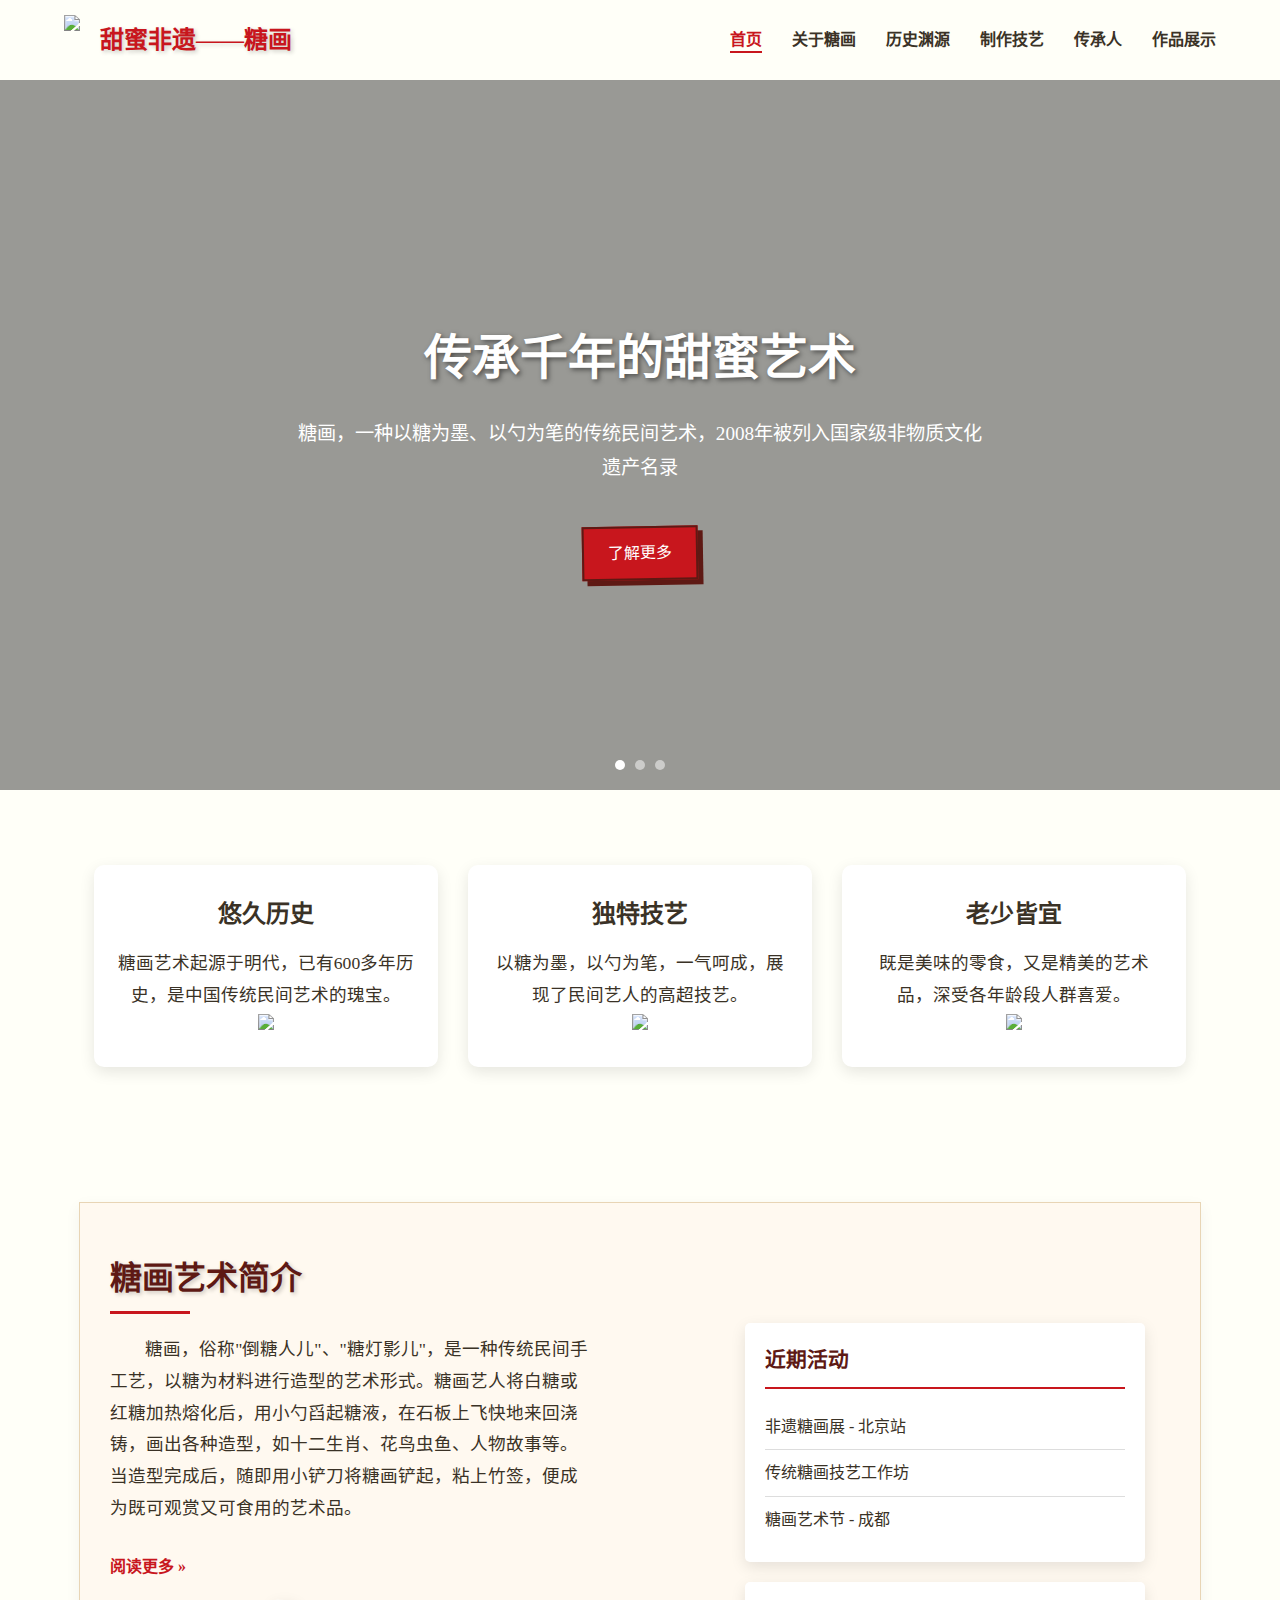
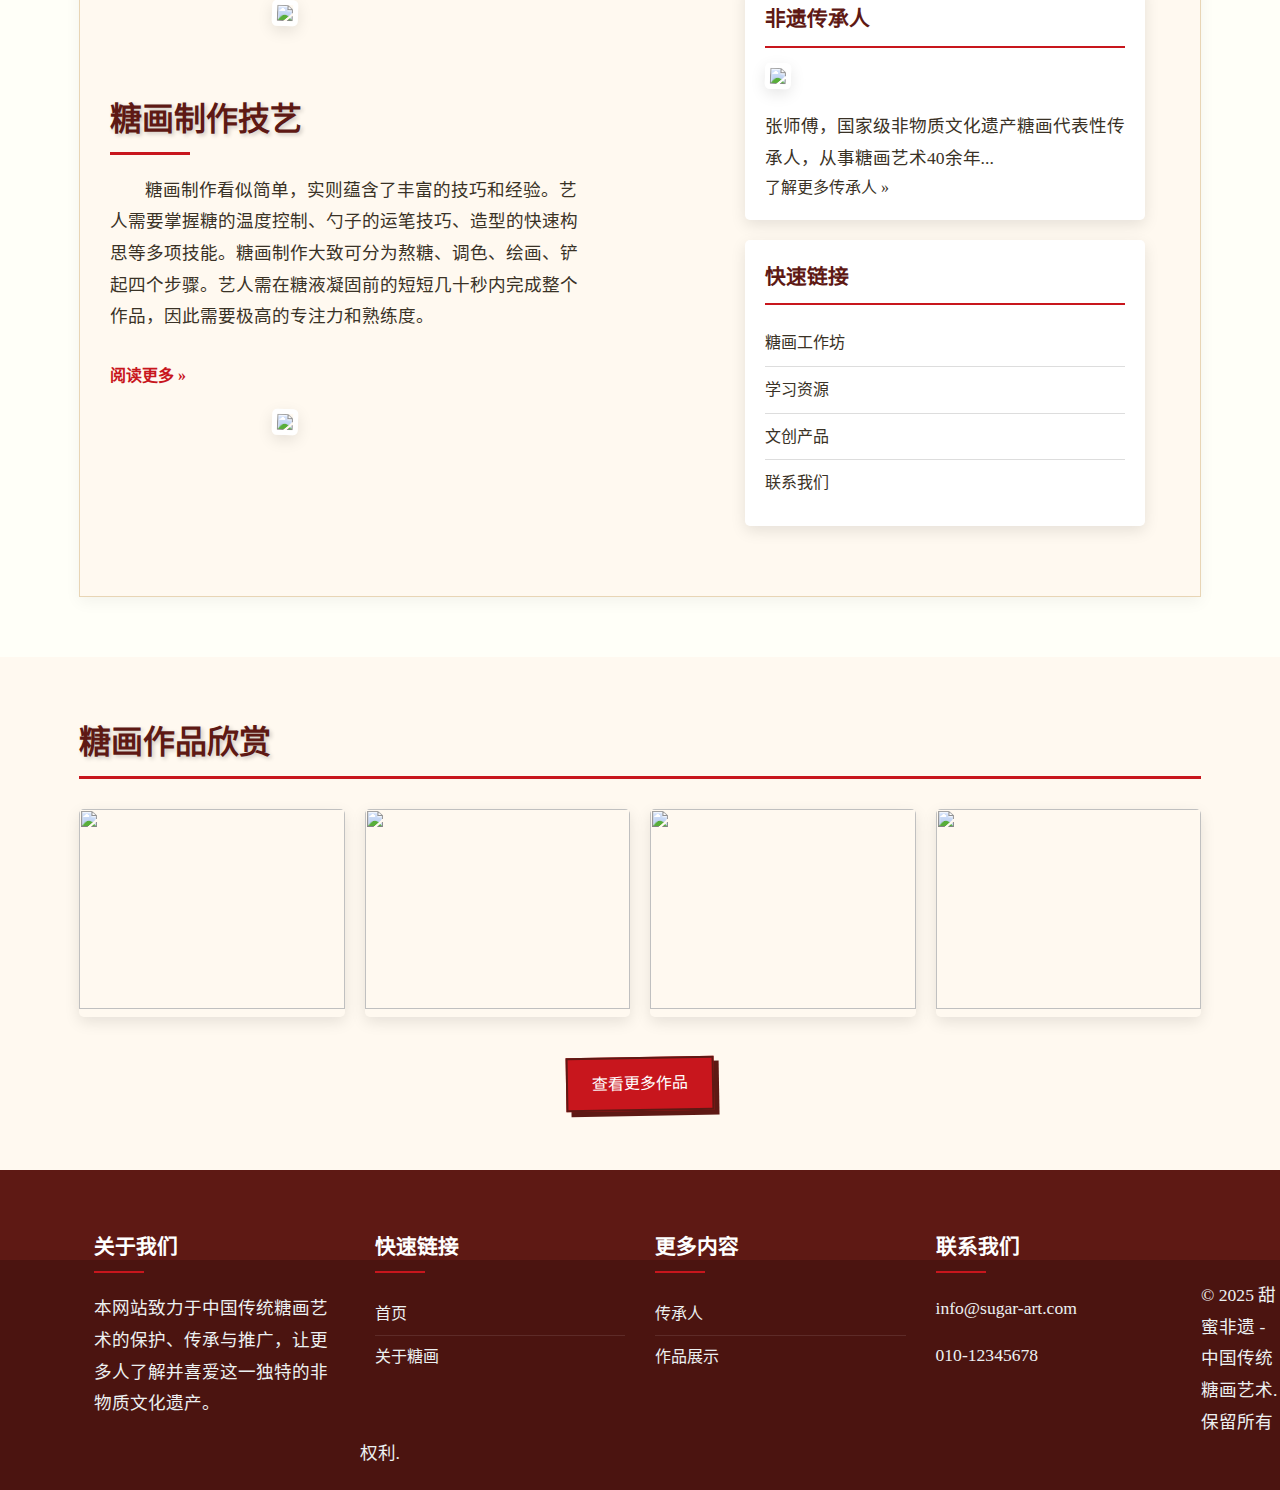
==== index.html @ 7ae95d46 "Add files via upload" ====
<!DOCTYPE html>
<html lang="zh-CN">
<head>
    <meta charset="UTF-8">
    <meta name="viewport" content="width=device-width, initial-scale=1.0">
    <title>甜蜜非遗 - 中国传统糖画艺术</title>
    <link rel="stylesheet" href="styles main.css">
    <link rel="stylesheet" href="styles responsive.css">
</head>
<body>
    <header>
        <div class="container">
            <div class="logo">
                <img src="images/logo.jpg" >
                <h1>甜蜜非遗——糖画</h1>
            </div>
            <nav>
                <ul>
                    <li class="active"><a href="index.html">首页</a></li>
                    <li><a href="about.html">关于糖画</a></li>
                    <li><a href="history.html">历史渊源</a></li>
                    <li><a href="techniques.html">制作技艺</a></li>
                    <li><a href="artists.html">传承人</a></li>
                    <li><a href="gallery.html">作品展示</a></li>
                </ul>
            </nav>
            <div class="mobile-menu-btn">
                <i class="fas fa-bars"></i>
            </div>
        </div>
    </header>
	    <div class="mobile-menu">
	        <ul>
	            <li class="active"><a href="index.html">首页</a></li>
	            <li><a href="about.html">关于糖画</a></li>
	            <li><a href="history.html">历史渊源</a></li>
	            <li><a href="techniques.html">制作技艺</a></li>
	            <li><a href="artists.html">传承人</a></li>
	            <li><a href="gallery.html">作品展示</a></li>
	        </ul>
	    </div>
	
	    <section class="hero">
        <div class="slider">
         <div class="slider-container">
                
				<div class="slider-item" style="background-image: url('images/hero1.JPG');"></div>
                <div class="slider-item" style="background-image: url('images/hero2.JPG');"></div>
                <div class="slider-item" style="background-image: url('images/hero3.JPG');"></div>         
        </div>
                      <div class="slider-nav">
                          <button class="active"></button>
                          <button></button>
                          <button></button>
                      </div>
                  </div>
	        <div class="hero-content">
	            <h2>传承千年的甜蜜艺术</h2>
	            <p>糖画，一种以糖为墨、以勺为笔的传统民间艺术，2008年被列入国家级非物质文化遗产名录</p>
	            <a href="about.html" class="btn">了解更多</a>
	        </div>
	    </section>
	
	    <section class="features">
	        <div class="container">
	            <div class="feature-box">
	                <i class="fas fa-history"></i>
	                <h3>悠久历史</h3>
	                <p>糖画艺术起源于明代，已有600多年历史，是中国传统民间艺术的瑰宝。</p>
					 <div class="decoration-element">
					                <img src="images/history.jpg">
					            </div>
	            </div>
	            <div class="feature-box">
	                <i class="fas fa-paint-brush"></i>
	                <h3>独特技艺</h3>
	                <p>以糖为墨，以勺为笔，一气呵成，展现了民间艺人的高超技艺。</p>
					 <div class="decoration-element">
					                <img src="images/technique.jpg">
					            </div>
	            </div>
	            <div class="feature-box">
	                <i class="fas fa-child"></i>
	                <h3>老少皆宜</h3>
	                <p>既是美味的零食，又是精美的艺术品，深受各年龄段人群喜爱。</p>
					<div class="decoration-element">
					                <img src="images/food.jpg">
					            </div>
	            </div>
	        </div>
	    </section>
    <section class="main-content">
        <div class="container">
			<div class="art-content">
            <div class="two-columns">
                <!-- 左侧内容 -->
                <div class="column content-left">
                    <!-- 糖画艺术简介文章 -->
                    <article>
                        <h2>糖画艺术简介</h2>
                        <div class="content-with-image">
                            <div class="text-content">
                                <p class="opening-paragraph">
                                    糖画，俗称"倒糖人儿"、"糖灯影儿"，是一种传统民间手工艺，以糖为材料进行造型的艺术形式。糖画艺人将白糖或红糖加热熔化后，用小勺舀起糖液，在石板上飞快地来回浇铸，画出各种造型，如十二生肖、花鸟虫鱼、人物故事等。当造型完成后，随即用小铲刀将糖画铲起，粘上竹签，便成为既可观赏又可食用的艺术品。
                                </p>
                                <a href="about.html" class="read-more">阅读更多 &raquo;</a>
                            </div>
                            <div class="image-content">
                                <img src="images/sugar-painting-1.jpg" class="floating-image">
                            </div>
                        </div>
                    </article>
                    <!-- 糖画制作技艺文章 -->
                    <article>
                        <h2>糖画制作技艺</h2>
                        <div class="content-with-image">
                            <div class="text-content">
                                <p class="opening-paragraph">
                                    糖画制作看似简单，实则蕴含了丰富的技巧和经验。艺人需要掌握糖的温度控制、勺子的运笔技巧、造型的快速构思等多项技能。糖画制作大致可分为熬糖、调色、绘画、铲起四个步骤。艺人需在糖液凝固前的短短几十秒内完成整个作品，因此需要极高的专注力和熟练度。
                                </p>
                                <a href="techniques.html" class="read-more">阅读更多 &raquo;</a>
                            </div>
                            <div class="image-content">
                                <img src="images/technique-1.jpg" class="floating-image">
                            </div>
                        </div>
                    </article>
                </div>
                <!-- 右侧侧边栏 -->
                <div class="column sidebar">
                    <!-- 近期活动侧边栏小部件 -->
                    <div class="sidebar-widget">
                        <h3>近期活动</h3>
                        <ul>
                            <li><a href="events.html">非遗糖画展 - 北京站</a></li>
                            <li><a href="events.html">传统糖画技艺工作坊</a></li>
                            <li><a href="events.html">糖画艺术节 - 成都</a></li>
                        </ul>
                    </div>
                    <!-- 非遗传承人侧边栏小部件 -->
                    <div class="sidebar-widget">
                        <h3>非遗传承人</h3>
                        <img src="images/artist-1.jpg" class="floating-image" width="200px">
                        <p>张师傅，国家级非物质文化遗产糖画代表性传承人，从事糖画艺术40余年...</p>
                        <a href="artists.html">了解更多传承人 &raquo;</a>
                    </div>
                    <!-- 快速链接侧边栏小部件 -->
                    <div class="sidebar-widget">
                        <h3>快速链接</h3>
                        <ul>
                            <li><a href="workshops.html">糖画工作坊</a></li>
                            <li><a href="learning.html">学习资源</a></li>
                            <li><a href="shop.html">文创产品</a></li>
                            <li><a href="contact.html">联系我们</a></li>
                        </ul>
                    </div>
                </div>
            </div>
        </div>
    </section>

    <!-- 画廊预览区域 -->
    <section class="gallery-preview">
        <div class="container">
            <h2>糖画作品欣赏</h2>
            <div class="gallery-grid">
                <div class="gallery-item">
                    <img src="images/gallery-1.jpg">
                    <p>十二生肖 - 龙</p>
                </div>
                <div class="gallery-item">
                    <img src="images/gallery-2.jpg">
                    <p>花鸟系列 - 喜鹊登梅</p>
                </div>
                <div class="gallery-item">
                    <img src="images/gallery-3.jpg">
                    <p>历史人物 - 关公</p>
                </div>
                <div class="gallery-item">
                    <img src="images/gallery-4.JPG">
                    <p>神话人物 - 孙悟空</p>
                </div>
            </div>
            <a href="gallery.html" class="btn">查看更多作品</a>
        </div>
    </section>
   <footer>
       <div class="container">
           <div class="footer-column">
               <h4>关于我们</h4>
               <p>本网站致力于中国传统糖画艺术的保护、传承与推广，让更多人了解并喜爱这一独特的非物质文化遗产。</p>
           </div>
           <div class="footer-column">
               <h4>快速链接</h4>
               <ul>
                   <li><a href="index.html">首页</a></li>
                   <li><a href="about.html">关于糖画</a></li>
               </ul>
           </div>
           <div class="footer-column">
               <h4>更多内容</h4>
               <ul>
                   <li><a href="artists.html">传承人</a></li>
                   <li><a href="gallery.html">作品展示</a></li>
               </ul>
           </div>
           <div class="footer-column">
               <h4>联系我们</h4>
               <p><i class="fas fa-envelope"></i> info@sugar-art.com</p>
               <p><i class="fas fa-phone"></i> 010-12345678</p>
           </div>
       </div>
       <div class="copyright">
           <p>&copy; 2025 甜蜜非遗 - 中国传统糖画艺术. 保留所有权利.</p>
       </div>
   </footer>
 <script>
        // 轮播图 JavaScript 代码
        const sliderContainer = document.querySelector('.slider-container');
        const sliderItems = document.querySelectorAll('.slider-item');
        const sliderNavButtons = document.querySelectorAll('.slider-nav button');
        let currentIndex = 0;

        function updateSlider() {
            sliderContainer.style.transform = `translateX(-${currentIndex * 100}%)`;
            sliderNavButtons.forEach((button, index) => {
                if (index === currentIndex) {
                    button.classList.add('active');
                } else {
                    button.classList.remove('active');
                }
            });
        }

        function nextSlide() {
            currentIndex = (currentIndex + 1) % sliderItems.length;
            updateSlider();
        }

        function prevSlide() {
            currentIndex = (currentIndex - 1 + sliderItems.length) % sliderItems.length;
            updateSlider();
        }

        // 自动轮播
        let slideInterval = setInterval(nextSlide, 6000);

        // 导航按钮点击事件
        sliderNavButtons.forEach((button, index) => {
            button.addEventListener('click', () => {
                currentIndex = index;
                updateSlider();
				slideInterval=
				setInterval(nextSlide,6000);
            });
        });
    </script>
      <script src="js main.js"></script>
</body>
</html>
---- styles main.css ----
/* 全局样式 */
:root {
	--bg-color:#fffff8;
    --primary-color: #c8161d;
    --secondary-color: #f39c12;
    --dark-color: #5e1914;
    --light-color: #ecf0f1;
    --text-color: #3a3226;
    --text-light: #777;
    --white: #fff;
    --black: #000;
    --shadow: 0 5px 15px rgba(0, 0, 0, 0.1);
    --transition: all 0.3s ease;
}

	.slider {
	            position: relative;
	            width: 100%;
	            height: 80vh;
	            overflow: hidden;
	        }
	
	.slider-container {
	            display: flex;
	            width: 100%; 
	            height: 100%;
	            transition: transform 1s ease;
	        }
	
	.slider-item {
			   flex:0 0 100%;
	            height: 100%;
	            background-size: cover;
	            background-position: center;
	        }
	
	.slider-nav {
	            position: absolute;
	            bottom: 20px;
	            left: 50%;
	            transform: translateX(-50%);
	            display: flex;
	        }
	
	.slider-nav button {
	            width: 10px;
	            height: 10px;
	            border: none;
	            border-radius: 50%;
	            background-color: rgba(255, 255, 255, 0.5);
	            margin: 0 5px;
	            cursor: pointer;
	        }
	
	.slider-nav button.active {
	            background-color: #fff;
	        }
	
	.hero-content {
	            position: absolute;
	            top: 50%;
	            left: 50%;
	            transform: translate(-50%, -50%);
	            text-align: center;
	            color: white;
	            z-index: 1; /* 确保文字在图片之上 */
	        }


* {
    margin: 0;
    padding: 0;
    box-sizing: border-box;
}

body {
	background-color: var(--bg-color);
	background-image: url('images/texture.jpg');
    font-family: 'SimSun', serif; /* 使用宋体 */
    line-height: 1.6;
    color: var(--text-color);
}
h1, h2 {
    font-family: 'ZCOOL KuaiLe', cursive; /* 书法字体 */
    text-shadow: 2px 2px 4px rgba(0,0,0,0.2);
}

h3, h4 {
    font-family: 'KaiTi', serif; /* 使用楷体 */
}

p {
    line-height: 1.8;
    text-justify: inter-character;
    font-size: 1.1rem;
}

a {
    text-decoration: none;
    color: var(--text-color);
    transition: var(--transition);
}

a:hover {
    color: var(--primary-color);
}

img {
    max-width: 100%;
    height: auto;
}

ul {
    list-style: none;
}

.container {
    width: 90%;
    max-width: 1200px;
    margin: 0 auto;
    padding: 0 15px;
}



.btn {
	display: inline-block;
    background: var(--primary-color);
    color: white;
    padding: 12px 24px;
	margin-top: 10px;
    border: 2px solid var(--dark-color);
    border-radius: 0;
    font-family: 'Ma Shan Zheng', cursive;
    position: relative;
    transform: rotate(-1deg);
    box-shadow: 5px 5px 0 var(--dark-color);
    transition: all 0.3s;
}

.btn:hover {
	background-color: #c0392b;
    color: var(--white);
    transform: rotate(1deg) translateY(-3px);
    box-shadow: 8px 8px 0 var(--dark-color);
}

.btn-small {
    padding: 8px 15px;
    font-size: 0.9rem;
}

.btn.outline {
    background-color: transparent;
    border: 2px solid var(--primary-color);
    color: var(--primary-color);
}

.btn.outline:hover {
    background-color: var(--primary-color);
    color: var(--white);
}

/* 头部样式 */
header {
    background-color: var(--bg-color);
    box-shadow: var(--primary-color);
    position: fixed;
    width: 100%;
    top: 0;
    z-index: 1000;
}

header .container {
    display: flex;
    justify-content: space-between;
    align-items: center;
    padding: 15px 0;
}

.logo {
    display: flex;
    align-items: center;
}

.logo img {
    height: 50px;
    margin-right: 20px;
}

.logo h1 {
    font-size: 1.5rem;
    color: var(--primary-color);
}

nav {
    position: relative;
}

nav ul {
    display: flex;
}

nav ul li {
    margin-left: 30px;
}
nav ul li a {
    font-weight: bold;
    position: relative;
}

nav ul li a::after {
    content: '';
    position: absolute;
    bottom: -5px;
    left: 0;
    width: 0;
    height: 2px;
    background-color: var(--primary-color);
    transition: var(--transition);
}

nav ul li a:hover::after {
    width: 100%;
}

nav ul li.active a {
    color: var(--primary-color);
}

nav ul li.active a::after {
    width: 100%;
}

.mobile-menu-btn {
    display: none;
    font-size: 1.5rem;
    cursor: pointer;
}

.mobile-menu {
    position: fixed;
    top: 70px;
    left: 0;
    width: 100%;
    background-color: var(--white);
    box-shadow: var(--shadow);
    padding: 20px;
    transform: translateY(-150%);
    transition: var(--transition);
    z-index: 999;
}

.mobile-menu.active {
    transform: translateY(0);
}

.mobile-menu ul li {
    margin-bottom: 15px;
}

.mobile-menu ul li a {
    font-weight: bold;
    display: block;
    padding: 10px;
}

.mobile-menu ul li.active a {
    color: var(--primary-color);
}

/* 英雄区域 */
.hero {
    background: linear-gradient(rgba(0, 0, 0, 0.4), rgba(0, 0, 0, 0.4)), url('images/hero-bg.JPG') no-repeat center center/cover;
    height: 80vh;
    display: flex;
    align-items: center;
    text-align: center;
    color: var(--white);
    margin-top: 70px;
}

.hero-content {
    width: 100%;
    padding: 0 20px;
}

.hero h2 {
    font-size: 3rem;
    margin-bottom: 20px;
    text-shadow: 2px 2px 5px rgba(0, 0, 0, 0.5);
}

.hero p {
    font-size: 1.2rem;
    margin-bottom: 30px;
    max-width: 700px;
    margin-left: auto;
    margin-right: auto;
}
/* 特色区域 */
.features {
    padding: 60px 0;

}

.features .container {
    display: flex;
    justify-content: space-between;
    flex-wrap: wrap;
}

.feature-box {
    flex: 1;
    min-width: 300px;
    text-align: center;
    padding: 30px 20px;
    margin: 15px;
    background-color: var(--white);
    border-radius: 10px;
    box-shadow: var(--shadow);
    transition: var(--transition);
}

.feature-box:hover {
    transform: translateY(-10px);
}

.feature-box i {
    font-size: 3rem;
    color: var(--primary-color);
    margin-bottom: 20px;
}

.feature-box h3 {
    font-size: 1.5rem;
    margin-bottom: 15px;
}

/* 主要内容区域 */
.main-content {
    padding: 60px 0;
}

.content-left {
    float: left;
    width: 70%;
    padding-right: 30px;
}

.sidebar {
    float: right;
    width: 30%;
	margin-top: 70px;
}

.content-full {
    width: 100%;
}

article {
    margin-bottom: 40px;
}

article h2 {
    font-size: 2rem;
    margin-bottom: 20px;
    color: var(--dark-color);
    position: relative;
    padding-bottom: 10px;
}

article h2::after {
    content: '';
    position: absolute;
    bottom: 0;
    left: 0;
    width: 80px;
    height: 3px;
    background-color: var(--primary-color);
}

article h3 {
    font-size: 1.5rem;
    margin: 25px 0 15px;
    color: var(--dark-color);
}

article p {
    margin-bottom: 15px;
}

article img {
    margin: 20px 0;
    border-radius: 5px;
    box-shadow: var(--shadow);
}

  .sugar-art-intro {
        color: #333;
        line-height: 1.8;
        max-width: 1200px;
        margin: 0 auto;
        padding: 20px;
    }
    
    /* 标题样式 */
    .traditional-header {
        text-align: center;
        margin-bottom: 40px;
        position: relative;
    }
    
    .chinese-title {
        color: #c12c2c;
        font-size: 2.5rem;
        margin-bottom: 15px;
        display: inline-block;
        position: relative;
    }
    
    .title-icon {
        color: #d4af37;
        margin-right: 15px;
    }
    
    .title-decoration {
        position: absolute;
        bottom: -10px;
        left: 0;
        width: 100%;
        height: 3px;
        background: linear-gradient(90deg, transparent, #c12c2c, #d4af37, #c12c2c, transparent);
    }

    
    /* 内容样式 */
    .art-content {
        background-color: #fff9f0;
        padding: 30px;
        border: 1px solid #e8d5b5;
        box-shadow: 0 5px 15px rgba(0,0,0,0.05);
    }
    
    .content-with-image {
        display: flex;
        flex-wrap: wrap;
        align-items: center;
        margin-bottom: 40px;
    }
    
    .text-content {
        flex: 1;
        min-width: 300px;
        padding-right: 30px;
    }
    
    .image-content {
        flex: 0 0 350px;
        text-align: center;
    }
    
    .floating-image {
        max-width: 100%;
        border: 5px solid white;
        box-shadow: 0 5px 15px rgba(0,0,0,0.1);
        transform: rotate(2deg);
        transition: transform 0.3s;
    }
    
    .floating-image:hover {
        transform: rotate(0) scale(1.02);
    }
    
    .image-caption {
        font-style: italic;
        color: #666;
        margin-top: 10px;
        font-size: 0.9rem;
    }
    
    .opening-paragraph {
        font-size: 1.1rem;
        text-indent: 2em;
        margin-bottom: 20px;
    }
    
    .drop-cap {
        font-size: 2.5rem;
        font-weight: bold;
        color: #c12c2c;
        float: left;
        line-height: 0.8;
        margin-right: 5px;
        margin-top: 5px;
    }
    
    /* 特色部分样式 */
    .section-header {
        margin: 40px 0 25px;
        text-align: center;
    }
    
    .section-title {
        color: #c12c2c;
        font-size: 1.8rem;
        display: inline-flex;
        align-items: center;
    }
    
    .number-circle {
        display: inline-flex;
        align-items: center;
        justify-content: center;
        width: 30px;
        height: 30px;
        background-color: #c12c2c;
        color: white;
        border-radius: 50%;
        margin-right: 15px;
        font-size: 1rem;
        font-family: Arial, sans-serif;
    }
    
    .section-divider {
        height: 2px;
        background: linear-gradient(90deg, transparent, #d4af37, #c12c2c, #d4af37, transparent);
        width: 50%;
        margin: 10px auto;
    }
 	
    /* 艺术特点列表 */
    .art-features {
        list-style: none;
        padding: 0;
        display: grid;
        grid-template-columns: repeat(auto-fit, minmax(300px, 1fr));
        gap: 20px;
    }
    
    .feature-item {
        display: flex;
        background-color: white;
        padding: 15px;
        border-left: 4px solid #d4af37;
        box-shadow: 0 3px 10px rgba(0,0,0,0.05);
    }
    
    .feature-icon {
        color: #c12c2c;
        font-size: 1.5rem;
        margin-right: 15px;
        min-width: 30px;
        text-align: center;
    }
    
    .feature-text {
        flex: 1;
    }
    
    /* 双栏分类 */
    .traditional-columns {
        display: flex;
        flex-wrap: wrap;
        gap: 30px;
        margin: 30px 0;
    }
    
    .column {
        flex: 1;
        min-width: 300px;
    }
    
    .with-border {
        border: 1px solid #e8d5b5;
        padding: 20px;
        background-color: white;
        position: relative;
    }
    
    .with-border:before {
        content: "";
        position: absolute;
        top: 0;
        left: 0;
        right: 0;
        height: 5px;
        background: linear-gradient(90deg, #c12c2c, #d4af37);
    }
    
    .column-header {
        margin-bottom: 15px;
        text-align: center;
    }
    
    .column-header h4 {
        font-size: 1.3rem;
        color: #c12c2c;
        margin: 0;
    }
    
    .column-header i {
        margin-right: 10px;
        color: #d4af37;
    }
    
    .styled-list {
        list-style: none;
        padding: 0;
    }
    
    .styled-list li {
        padding: 8px 0;
        border-bottom: 1px dashed #e8d5b5;
    }
    
    .list-marker {
        color: #c12c2c;
        margin-right: 8px;
    }
    
    /* 文化价值卡片 */
    .value-cards {
        display: grid;
        grid-template-columns: repeat(auto-fit, minmax(200px, 1fr));
        gap: 20px;
        margin: 30px 0;
    }
    
    .value-card {
        background-color: white;
        padding: 20px;
        text-align: center;
        border-top: 5px solid #d4af37;
        box-shadow: 0 3px 10px rgba(0,0,0,0.05);
        transition: transform 0.3s;
    }
    
    .value-card:hover {
        transform: translateY(-5px);
    }
    
    .card-header {
        margin-bottom: 15px;
    }
    
    .card-header i {
        font-size: 2rem;
        color: #c12c2c;
        margin-bottom: 10px;
    }
    
    .card-header h5 {
        font-size: 1.2rem;
        color: #c12c2c;
        margin: 10px 0 0;
    }
    
    /* 传统引用 */
    .traditional-quote {
        background-color: #f8f1e5;
        padding: 40px;
        margin: 50px 0;
        position: relative;
        text-align: center;
        font-style: italic;
        font-size: 1.2rem;
        color: #555;
    }
    
    .quote-mark {
        position: absolute;
        font-size: 4rem;
        color: rgba(193, 44, 44, 0.2);
        font-family: serif;
    }
    
    .quote-mark.left {
        top: 10px;
        left: 20px;
    }
    
    .quote-mark.right {
        bottom: 10px;
        right: 20px;
    }
    
    .quote-content {
        position: relative;
        z-index: 1;
        max-width: 800px;
        margin: 0 auto;
    }
    
    .quote-author {
        margin-top: 20px;
        font-style: normal;
        display: flex;
        align-items: center;
        justify-content: center;
    }
    
    .seal {
        width: 30px;
        height: 30px;
        background-color: #c12c2c;
        color: white;
        border-radius: 50%;
        display: inline-flex;
        align-items: center;
        justify-content: center;
        margin-right: 10px;
        font-size: 0.8rem;
        font-family: "STXingkai", cursive;
    }
    
    /* 保护措施部分 */
    .protection-content {
        background-color: white;
        padding: 30px;
        border: 1px solid #e8d5b5;
    }
    
    .protection-steps {
        display: grid;
        grid-template-columns: repeat(auto-fit, minmax(180px, 1fr));
        gap: 15px;
        margin: 30px 0;
    }
    
    .step {
        display: flex;
        align-items: center;
        background-color: #f8f1e5;
        padding: 15px;
    }
    
    .step-number {
        background-color: #c12c2c;
        color: white;
        width: 30px;
        height: 30px;
        border-radius: 50%;
        display: flex;
        align-items: center;
        justify-content: center;
        margin-right: 15px;
        flex-shrink: 0;
    }
    
    .step-content {
        flex: 1;
    }
    
    .heritage-badge {
        text-align: center;
        margin-top: 40px;
    }
    
    .heritage-badge img {
        display: block;
        margin: 0 auto 10px;
    }
    
    .heritage-badge span {
        display: block;
        color: #c12c2c;
        font-weight: bold;
    }

.float-left {
    float: left;
    margin-right: 20px;
    margin-bottom: 20px;
}

.float-right {
    float: right;
    margin-left: 20px;
    margin-bottom: 20px;
}

.read-more {
    display: inline-block;
    color: var(--primary-color);
    font-weight: bold;
    margin-top: 10px;
}
/* 侧边栏 */
.sidebar-widget {
	width: 400px;
    background-color: #fff;
    padding: 20px;
    border-radius: 5px;
    margin-bottom: 20px;
    box-shadow: var(--shadow);
	margin-left: 90px;
}

.sidebar-widget h3 {
    font-size: 1.3rem;
    margin-bottom: 15px;
    color: var(--dark-color);
    border-bottom: 2px solid var(--primary-color);
    padding-bottom: 10px;
}

.sidebar-widget ul li {
    padding: 10px 0;
    border-bottom: 1px solid #ddd;
}

.sidebar-widget ul li:last-child {
    border-bottom: none;
}

.sidebar-widget img {
    margin-bottom: 15px;
    border-radius: 5px;
}

/* 画廊预览 */

.gallery-item .frame {
    border: 5px solid var(--secondary-color);
    padding: 10px;
    background-color: var(--white);
    box-shadow: 0 0 10px rgba(0, 0, 0, 0.3);
}

.gallery-preview {
    padding: 60px 0;
    background-color: #fff9f0;
    text-align: center;
}

.gallery-preview h2 {
    font-size: 2rem;
    margin-bottom: 30px;
    color: var(--dark-color);
	text-align: left;
	display: 1px; 
	padding-bottom: 8px;
	border-bottom: 3px solid var(--primary-color);
}

.gallery-grid {
    display: grid;
    grid-template-columns: repeat(auto-fit, minmax(250px, 1fr));
    gap: 20px;
    margin-bottom: 30px;
}

.gallery-item {
    position: relative;
    overflow: hidden;
    border-radius: 5px;
    box-shadow: var(--shadow);
    transition: var(--transition);
}

.gallery-item:hover {
    transform: translateY(-5px);
    box-shadow: 0 10px 20px rgba(0, 0, 0, 0.2);
}

.gallery-item img {
    width: 100%;
    height: 200px;
    object-fit: cover;
    transition: var(--transition);
}

.gallery-item:hover img {
    transform: scale(1.1);
}

.gallery-item p {
    position: absolute;
    bottom: 0;
    left: 0;
    width: 100%;
    background-color: rgba(0, 0, 0, 0.7);
    color: var(--white);
    padding: 10px;
    margin: 0;
    transform: translateY(100%);
    transition: var(--transition);
}

.gallery-item:hover p {
    transform: translateY(0);
}

/* 页脚 */
footer {
    background-color: var(--dark-color);
    color: var(--light-color);
    padding: 60px 0 0;
}

.footer-column {
    float: left;
    width: 25%;
    padding: 0 15px;
    margin-bottom: 30px;
}

.footer-column h4 {
    font-size: 1.3rem;
    margin-bottom: 20px;
    color: var(--white);
    position: relative;
    padding-bottom: 10px;
}

.footer-column h4::after {
    content: '';
    position: absolute;
    bottom: 0;
    left: 0;
    width: 50px;
    height: 2px;
    background-color: var(--primary-color);
}

.footer-column p {
    margin-bottom: 15px;
}
.footer-column ul li {
    padding: 8px 0;
    border-bottom: 1px solid rgba(255, 255, 255, 0.1);
}

.footer-column ul li:last-child {
    border-bottom: none;
}

.footer-column ul li a {
    color: var(--light-color);
    transition: var(--transition);
}

.footer-column ul li a:hover {
    color: var(--primary-color);
    padding-left: 5px;
}


.copyright {
    text-align: left;
    padding: 20px 0;
    background-color: rgba(0, 0, 0, 0.2);
    margin-top: 30px;
}

/* 页面标题 */
.page-header {
    padding: 200px 0 140px;
    text-align: center;
    color: var(--white);
    margin-top: 70px;
}

.page-header-all {
 background: linear-gradient(rgba(0, 0, 0, 0.4), rgba(0, 0, 0, 0.4)), url('images/page-header-bg.JPG') no-repeat center center/cover;
 }
 
.about-header {
    background: linear-gradient(rgba(0, 0, 0, 0.4), rgba(0, 0, 0, 0.4)), url('images/about-header.JPG') no-repeat center center/cover;
}

.history-header {
    background: linear-gradient(rgba(0, 0, 0, 0.4), rgba(0, 0, 0, 0.4)), url('images/history-header.JPG') no-repeat center center/cover;
}

.technique-header {
    background: linear-gradient(rgba(0, 0, 0, 0.4), rgba(0, 0, 0, 0.4)), url('images/technique-header.JPG') no-repeat center center/cover;
}

.artists-header {
    background: linear-gradient(rgba(0, 0, 0, 0.4), rgba(0, 0, 0, 0.4)), url('images/artists-header.JPG') no-repeat center center/cover;
}

.gallery-header {
    background: linear-gradient(rgba(0, 0, 0, 0.4), rgba(0, 0, 0, 0.4)), url('images/gallery-header.JPG') no-repeat center center/cover;
}

.page-header h2 {
    font-size: 2.5rem;
    margin-bottom: 15px;
}

/* 面包屑导航 */
.breadcrumb {
    padding: 15px 0;
    background-color: var(--light-color);
}

.breadcrumb a {
    color: var(--text-light);
}

.breadcrumb span {
    color: var(--primary-color);
    font-weight: bold;
}

/* 两列布局 */
.two-columns {
    display: flex;
    justify-content: space-between;
    margin: 20px 0;
}

.column {
    width: 48%;
}

/* 引用样式 */
.quote {
    background-color:#fff;
    padding: 20px;
    border-left: 5px solid var(--primary-color);
    margin: 20px 0;
    font-style: italic;
}

.quote cite {
    display: block;
    margin-top: 10px;
    font-weight: bold;
    font-style: normal;
    text-align: right;
}

/* 视频容器 */
.video-container {
    position: relative;
    padding-bottom: 56.25%; /* 16:9 */
    height: 0;
    overflow: hidden;
    margin: 20px 0;
}

.video-container iframe {
    position: absolute;
    margin-top: 10px;
    left: 0;
    width: 100%;
    height: 100%;
    border: none;
}

.video-container p {
    text-align: center;
    margin-top:10px;
	font-style: italic;
	color: var(--text-light);
}
/* 时间线 */
.timeline {
    position: relative;
    max-width: 800px;
    margin: 30px auto;
    padding-left: 50px;
}

.timeline::before {
    content: '';
    position: absolute;
    top: 0;
    left: 20px;
    height: 100%;
    width: 2px;
    background-color: var(--primary-color);
}

.timeline-item {
    position: relative;
    margin-bottom: 30px;
}

.timeline-year {
    position: absolute;
    left: -55px;
    top: -4px;
    width: 55px;
    height: 55px;
    background-color: var(--primary-color);
    color: var(--white);
    border-radius: 50%;
    display: flex;
    align-items: center;
    justify-content: center;
	text-align: center;
    font-weight: bold;
    box-shadow: var(--shadow);
}

.timeline-content {
    background-color:#fff;
    padding: 20px;
    border-radius: 5px;
    box-shadow: var(--shadow);
}

.timeline-content h4 {
    margin-bottom: 10px;
    color: var(--dark-color);
}

/* 表格样式 */
table {
    width: 100%;
    border-collapse: collapse;
    margin: 20px 0;
}

th, td {
    padding: 12px 15px;
    text-align: left;
    border-bottom: 1px solid #ddd;
}

th {
    background-color: var(--primary-color);
    color: var(--white);
}

tr:nth-child(even) {
    background-color: #f2f2f2;
}

tr:hover {
    background-color: #f5f5f5;
}

/* 画廊筛选 */
.gallery-filter {
    margin: 20px 0;
    text-align: center;
}

.filter-btn {
    background-color: transparent;
    border: 2px solid var(--primary-color);
    color: var(--primary-color);
    padding: 8px 15px;
    margin: 0 5px;
    border-radius: 5px;
    cursor: pointer;
    transition: var(--transition);
    font-weight: bold;
}

.filter-btn.active, .filter-btn:hover {
    background-color: var(--primary-color);
    color: var(--white);
}

/* 画廊容器 */
.gallery-container {
    display: grid;
    grid-template-columns: repeat(auto-fill, minmax(250px, 1fr));
    gap: 20px;
    margin: 30px 0;
}

.gallery-item {
    position: relative;
    overflow: hidden;
    border-radius: 5px;
    box-shadow: var(--shadow);
    transition: var(--transition);
    cursor: pointer;
}

.gallery-item img {
    width: 100%;
    height: 200px;
    object-fit: cover;
    transition: var(--transition);
}

.gallery-overlay {
    position: absolute;
    bottom: 0;
    left: 0;
    width: 100%;
    padding: 15px;
    background-color: rgba(0, 0, 0, 0.7);
    color: var(--white);
    transform: translateY(100%);
    transition: var(--transition);
}

.gallery-item:hover .gallery-overlay {
    transform: translateY(0);
}

.gallery-overlay h3 {
    margin-bottom: 5px;
}
/* 艺术家资料 */
.artist-profile {
    display: flex;
    margin: 30px 0;
    align-items: center;
    background-color: #fff;
    padding: 20px;
    border-radius: 5px;
    box-shadow: var(--shadow);
}

.artist-profile img {
    width: 150px;
    height: 150px;
    object-fit: cover;
    border-radius: 50%;
    margin-right: 30px;
    border: 5px solid var(--white);
    box-shadow: var(--shadow);
}

.artist-info h4 {
    font-size: 1.5rem;
    margin-bottom: 10px;
    color: var(--dark-color);
}

.artist-info .title {
    font-weight: bold;
    color: var(--primary-color);
    margin-bottom: 15px;
}

.artist-info p {
    margin-bottom: 10px;
}

.artist-info p strong {
    color: var(--dark-color);
}

/* 艺术家网格 */
.artist-grid {
    display: grid;
    grid-template-columns: repeat(auto-fill, minmax(200px, 1fr));
    gap: 35px;
    margin: 30px 0;
}

.artist-card {
    background-color: #fff;
    padding: 20px;
    border-radius: 5px;
    text-align: center;
    box-shadow: var(--shadow);
    transition: var(--transition);
}

.artist-card:hover {
    transform: translateY(-5px);
    box-shadow: 0 10px 20px rgba(0, 0, 0, 0.2);
}

.artist-card img {
    width: 100%;
    height: 150px;
    object-fit: cover;
    border-radius: 50%;
    margin-bottom: 15px;
    border: 5px solid var(--white);
}

/* 访谈样式 */
.interview {
    margin: 30px 0;
}

.interview-question {
    background-color: #fff;
    padding: 20px;
    margin-bottom: 15px;
    border-radius: 5px;
    box-shadow: var(--shadow);
}

.interview-question h4 {
    color: var(--dark-color);
    margin-bottom: 10px;
}

/* 工作坊类型 */
.workshop-types {
    margin: 30px 0;
}

.type-grid {
    display: grid;
    grid-template-columns: repeat(auto-fill, minmax(300px, 1fr));
    gap: 20px;
    margin: 20px 0;
}

.type-card {
    background-color:#fff;
    padding: 25px;
    border-radius: 5px;
    box-shadow: var(--shadow);
    text-align: center;
    transition: var(--transition);
}

.type-card:hover {
    transform: translateY(-5px);
    box-shadow: 0 10px 20px rgba(0, 0, 0, 0.2);
}

.type-card i {
    font-size: 2.5rem;
    color: var(--primary-color);
    margin-bottom: 15px;
}

.type-card h4 {
    font-size: 1.3rem;
    margin-bottom: 15px;
    color: var(--dark-color);
}

.type-card ul {
    text-align: left;
    margin-top: 15px;
}

.type-card ul li {
    padding: 8px 0;
    border-bottom: 1px solid rgba(0, 0, 0, 0.1);
}

.type-card ul li:last-child {
    border-bottom: none;
}
/* 标签页 */
.content-tabs {
    display: flex;
    border-bottom: 2px solid var(--light-color);
    margin-bottom: 20px;
}

.tab-btn {
    background-color: transparent;
    border: none;
    padding: 10px 20px;
    cursor: pointer;
    font-weight: bold;
    color: var(--text-light);
    position: relative;
    transition: var(--transition);
}

.tab-btn.active {
    color: var(--primary-color);
}

.tab-btn::after {
    content: '';
    position: absolute;
    bottom: -2px;
    left: 0;
    width: 0;
    height: 2px;
    background-color: var(--primary-color);
    transition: var(--transition);
}

.tab-btn.active::after {
    width: 100%;
}

.tab-content {
    display: none;
}

.tab-content.active {
    display: block;
}

/* 时间表表格 */
.schedule-table {
    overflow-x: auto;
    margin: 30px 0;
}

.schedule-table table {
    min-width: 800px;
}

.schedule-table th {
    white-space: nowrap;
}

/* 学员评价 */
.testimonial-grid {
    display: grid;
    grid-template-columns: repeat(auto-fill, minmax(300px, 1fr));
    gap: 20px;
    margin: 30px 0;
}

.testimonial-card {
    background-color:#fff;
    padding: 20px;
    border-radius: 5px;
    box-shadow: var(--shadow);
}

.testimonial-text {
    font-style: italic;
    margin-bottom: 15px;
    position: relative;
    padding-left: 20px;
}

.testimonial-text::before {
    content: '"';
    position: absolute;
    left: 0;
    top: 0;
    font-size: 2rem;
    color: var(--primary-color);
    line-height: 1;
}

.testimonial-author {
    display: flex;
    align-items: center;
}

.testimonial-author img {
    width: 50px;
    height: 50px;
    border-radius: 50%;
    margin-right: 15px;
    object-fit: cover;
}

/* 活动卡片 */
.event-list {
    margin: 30px 0;
}

.event-card {
    display: flex;
    background-color:#fff;
    margin-bottom: 20px;
    border-radius: 5px;
    overflow: hidden;
    box-shadow: var(--shadow);
    transition: var(--transition);
}

.event-card:hover {
    transform: translateY(-5px);
    box-shadow: 0 10px 20px rgba(0, 0, 0, 0.2);
}

.event-image {
    position: relative;
    width: 250px;
    flex-shrink: 0;
}

.event-image img {
    width: 100%;
    height: 100%;
    object-fit: cover;
}
.event-date {
    position: absolute;
    top: 20px;
    left: 20px;
    background-color: var(--primary-color);
    color: var(--white);
    padding: 10px;
    text-align: center;
    border-radius: 5px;
}

.event-date .day {
    font-size: 1.5rem;
    font-weight: bold;
    display: block;
    line-height: 1;
}

.event-date .month {
    font-size: 0.9rem;
    display: block;
}

.event-details {
    padding: 20px;
    flex-grow: 1;
}

.event-details h3 {
    font-size: 1.3rem;
    margin-bottom: 10px;
    color: var(--dark-color);
}

.event-meta {
    display: flex;
    margin-bottom: 15px;
    color: var(--text-light);
}

.event-meta span {
    margin-right: 20px;
}

.event-meta i {
    margin-right: 5px;
    color: var(--primary-color);
}

/* 视频网格 */
.video-grid {
    display: grid;
    grid-template-columns: repeat(auto-fill, minmax(250px, 1fr));
    gap: 20px;
    margin: 30px 0;
}

.video-item {
    background-color: #fff;
    border-radius: 5px;
    overflow: hidden;
    box-shadow: var(--shadow);
    transition: var(--transition);
}

.video-item:hover {
    transform: translateY(-5px);
    box-shadow: 0 10px 20px rgba(0, 0, 0, 0.2);
}

.video-thumbnail {
    position: relative;
}

.video-thumbnail img {
    width: 100%;
    height: 150px;
    object-fit: cover;
}

.play-icon {
    position: absolute;
    top: 50%;
    left: 50%;
    transform: translate(-50%, -50%);
    width: 50px;
    height: 50px;
    background-color: rgba(255, 255, 255, 0.8);
    border-radius: 50%;
    display: flex;
    align-items: center;
    justify-content: center;
    color: var(--primary-color);
    font-size: 1.5rem;
}

.video-item h4 {
    padding: 15px;
    font-size: 1.1rem;
    color: var(--dark-color);
}

.video-item p {
    padding: 0 15px 15px;
    color: var(--text-light);
}

.duration {
    display: block;
    padding: 0 15px 15px;
    color: var(--text-light);
    font-size: 0.9rem;
}

.duration i {
    margin-right: 5px;
    color: var(--primary-color);
}

/* 书籍网格 */
.book-grid {
    display: grid;
    grid-template-columns: repeat(auto-fill, minmax(200px, 1fr));
    gap: 20px;
    margin: 30px 0;
}
.book-item {
    background-color:#fff;
    padding: 15px;
    border-radius: 5px;
    box-shadow: var(--shadow);
    text-align: center;
    transition: var(--transition);
	
}

.book-item:hover {
    transform: translateY(-5px);
    box-shadow: 0 10px 20px rgba(0, 0, 0, 0.2);
}

.book-item img {
    width: 100%;
    height: 200px;
    object-fit: cover;
    margin-bottom: 15px;
    box-shadow: 0 5px 15px rgba(0, 0, 0, 0.1);
}

.book-item h4 {
    font-size: 1.1rem;
    margin-bottom: 10px;
    color: var(--dark-color);
}

/* 课程卡片 */
.course-grid {
    display: grid;
    grid-template-columns: repeat(auto-fill, minmax(300px, 1fr));
    gap: 20px;
    margin: 30px 0;
}

.course-card {
    display: flex;
    background-color:#fff;
    border-radius: 5px;
    overflow: hidden;
    box-shadow: var(--shadow);
    transition: var(--transition);
}

.course-card:hover {
    transform: translateY(-5px);
    box-shadow: 0 10px 20px rgba(0, 0, 0, 0.2);
}

.course-card img {
    width: 120px;
    height: 100%;
    object-fit: cover;
    flex-shrink: 0;
}

.course-info {
    padding: 15px;
    flex-grow: 1;
}

.course-info h4 {
    font-size: 1.2rem;
    margin-bottom: 10px;
    color: var(--dark-color);
}

.instructor {
    font-size: 0.9rem;
    color: var(--text-light);
    margin-bottom: 10px;
}

.description {
    font-size: 0.9rem;
    margin-bottom: 15px;
}

.course-meta {
    display: flex;
    margin-bottom: 15px;
    font-size: 0.9rem;
    color: var(--text-light);
}

.course-meta span {
    margin-right: 15px;
}

.course-meta i {
    margin-right: 5px;
    color: var(--primary-color);
}

/* 研究项目 */
.research-list {
    margin: 30px 0;
}

.research-item {
    background-color:#fff;
    padding: 20px;
    margin-bottom: 20px;
    border-radius: 5px;
    box-shadow: var(--shadow);
}

.research-item h4 {
    font-size: 1.2rem;
    margin-bottom: 5px;
    color: var(--dark-color);
}

.author {
    font-size: 0.9rem;
    color: var(--text-light);
    margin-bottom: 10px;
}

.abstract {
    font-size: 0.9rem;
    margin-bottom: 15px;
}
/* 产品网格 */
.product-grid {
    display: grid;
    grid-template-columns: repeat(auto-fill, minmax(250px, 1fr));
    gap: 20px;
    margin: 30px 0;
}

.product-card {
    background-color: var(--white);
    border-radius: 5px;
    overflow: hidden;
    box-shadow: var(--shadow);
    transition: var(--transition);
}

.product-card:hover {
    transform: translateY(-5px);
    box-shadow: 0 10px 20px rgba(0, 0, 0, 0.2);
}

.product-image {
    position: relative;
    height: 200px;
    overflow: hidden;
}

.product-image img {
    width: 100%;
    height: 100%;
    object-fit: cover;
    transition: var(--transition);
}

.product-card:hover .product-image img {
    transform: scale(1.1);
}

.product-badge {
    position: absolute;
    top: 10px;
    right: 10px;
    background-color: var(--primary-color);
    color: var(--white);
    padding: 5px 10px;
    border-radius: 3px;
    font-size: 0.8rem;
    font-weight: bold;
}

.product-info {
    padding: 15px;
}

.product-info h3 {
    font-size: 1.1rem;
    margin-bottom: 10px;
    color: var(--dark-color);
}

.product-desc {
    font-size: 0.9rem;
    color: var(--text-light);
    margin-bottom: 15px;
}

.product-price {
    margin-bottom: 15px;
}

.current-price {
    font-size: 1.2rem;
    font-weight: bold;
    color: var(--primary-color);
}

.original-price {
    font-size: 0.9rem;
    color: var(--text-light);
    text-decoration: line-through;
    margin-left: 10px;
}

.product-actions {
    display: flex;
    justify-content: space-between;
}

.add-to-cart {
    background-color: var(--primary-color);
    color: var(--white);
    border: none;
    padding: 8px 15px;
    border-radius: 5px;
    cursor: pointer;
    transition: var(--transition);
    font-weight: bold;
}

.add-to-cart:hover {
    background-color: #c0392b;
}
/*特色系列 */
.collection-grid {
    display: grid;
    grid-template-columns: repeat(auto-fill, minmax(300px, 1fr));
    gap: 20px;
    margin: 30px 0;
}

.collection-item {
    position: relative;
    height: 200px;
    border-radius: 5px;
    overflow: hidden;
}

.collection-item img {
    width: 100%;
    height: 100%;
    object-fit: cover;
    transition: var(--transition);
}

.collection-item:hover img {
    transform: scale(1.1);
}

.collection-overlay {
    position: absolute;
    top: 0;
    left: 0;
    width: 100%;
    height: 100%;
    background-color: rgba(0, 0, 0, 0.5);
    display: flex;
    flex-direction: column;
    align-items: center;
    justify-content: center;
    color: var(--white);
    opacity: 0;
    transition: var(--transition);
}

.collection-item:hover .collection-overlay {
    opacity: 1;
}

.collection-overlay h4 {
    font-size: 1.3rem;
    margin-bottom: 15px;
}

/* 购物信息 */
.shopping-info {
    display: grid;
	grid-template-columns: repeat(3, 1fr);
    /* grid-template-columns: repeat(auto-fill, minmax(200px, 1fr)); */
    gap: 20px;
    margin: 30px 0;
	place-items: center;
}

.info-card {
    background-color: #fff;
    padding: 20px;
    border-radius: 5px;
    text-align: center;
    box-shadow: var(--shadow);
	position:relative;

}

.info-card i {
    font-size: 2rem;
    color: var(--primary-color);
    margin-bottom: 15px;
}

.info-card h4 {
    font-size: 1.1rem;
    margin-bottom: 10px;
    color: var(--dark-color);
}

/* 联系方法 */
.contact-methods {
    display: grid;
    grid-template-columns: repeat(auto-fill, minmax(300px, 1fr));
    gap: 20px;
    margin: 30px 0;
}

.method-card {
    background-color:#fff;
    padding: 30px;
    border-radius: 5px;
    text-align: center;
    box-shadow: var(--shadow);
    transition: var(--transition);
}

.method-card:hover {
    transform: translateY(-5px);
    box-shadow: 0 10px 20px rgba(0, 0, 0, 0.2);
}

.method-card i {
    font-size: 2.5rem;
    color: var(--primary-color);
    margin-bottom: 20px;
}

.method-card h3 {
    font-size: 1.3rem;
    margin-bottom: 15px;
    color: var(--dark-color);
}

.method-card p {
    margin-bottom: 20px;
}
/* 联系表单 */
.contact-form {
    margin: 30px 0;
}

.form-group {
    margin-bottom: 20px;
}

.form-group label {
    display: block;
    margin-bottom: 8px;
    font-weight: bold;
}

.form-group input,
.form-group select,
.form-group textarea {
    width: 100%;
    padding: 12px;
    border: 1px solid #ddd;
    border-radius: 5px;
    font-family: inherit;
    transition: var(--transition);
}

.form-group input:focus,
.form-group select:focus,
.form-group textarea:focus {
    border-color: var(--primary-color);
    outline: none;
    box-shadow: 0 0 0 3px rgba(231, 76, 60, 0.2);
}

.form-group textarea {
    resize: vertical;
    min-height: 100px;
}

/* 常见问题 */
.faq-item {
    margin-bottom: 15px;
    border: 1px solid #ddd;
    border-radius: 5px;
    overflow: hidden;
}

.faq-question {
    width: 100%;
    padding: 15px 20px;
    background-color: var(--light-color);
    border: none;
    text-align: left;
    font-weight: bold;
    display: flex;
    justify-content: space-between;
    align-items: center;
    cursor: pointer;
    transition: var(--transition);
}

.faq-question:hover {
    background-color: #e0e0e0;
}

.faq-question i {
    transition: var(--transition);
}

.faq-answer {
    padding: 0 20px;
    max-height: 0;
    overflow: hidden;
    transition: var(--transition);
}

.faq-answer.active {
    padding: 20px;
    max-height: 500px;
}

/* 合作伙伴 */
.partner-logos {
    display: flex;
    flex-wrap: wrap;
    justify-content: center;
    gap: 30px;
    margin: 30px 0;
}

.partner-logos img {
    height: 60px;
    width: auto;
    object-fit: contain;
    filter: grayscale(100%);
    opacity: 0.7;
    transition: var(--transition);
}

.partner-logos img:hover {
    filter: grayscale(0);
    opacity: 1;
}

.partner-cta {
    text-align: center;
    margin: 40px 0;
}

.partner-cta p {
    margin-bottom: 20px;
}

/* 清除浮动 */
.clearfix::after {
    content: '';
    display: table;
    clear: both;
}
/* 响应式设计 */
@media (max-width: 992px) {
    .content-left {
        width: 100%;
        padding-right: 0;
    }
    
    .sidebar {
        width: 100%;
        margin-top: 40px;
    }
    
    .footer-column {
        width: 50%;
    }
}

@media (max-width: 768px) {
    nav ul {
        display: none;
    }
    
    .mobile-menu-btn {
        display: block;
    }
    
    .hero h2 {
        font-size: 2.5rem;
    }
    
    .feature-box {
        min-width: 100%;
        margin: 15px 0;
    }
    
    .decoration-element {
        position: absolute;
        bottom: 10px;
        right: 10px;
        opacity: 0.6;
    }
    
    .decoration-element img {
        width: 50px;
        height: 50px;
    }
    .two-columns {
        flex-direction: column;
    }
    
    .column {
        width: 100%;
        margin-bottom: 20px;
    }
    
    .artist-profile {
        flex-direction: column;
        text-align: center;
    }
    
    .artist-profile img {
        margin-right: 0;
        margin-bottom: 20px;
    }
    
    .footer-column {
        width: 100%;
    }
    
    .event-card {
        flex-direction: column;
    }
    
    .event-image {
        width: 100%;
        height: 200px;
    }
    
    .course-card {
        flex-direction: column;
    }
    
    .course-card img {
        width: 100%;
        height: 150px;
    }
}
 @media (max-width: 768px) {
        .content-with-image {
            flex-direction: column;
        }
        
        .text-content {
            padding-right: 0;
            margin-bottom: 20px;
        }
        
        .chinese-title {
            font-size: 2rem;
        }
        
        .art-features, .value-cards {
            grid-template-columns: 1fr;
        }
        
        .traditional-quote {
            padding: 30px 20px;
        }
    }
@media (max-width: 576px) {
    .hero h2 {
        font-size: 2rem;
    }
    
    .hero p {
        font-size: 1rem;
    }
    
    .page-header h2 {
        font-size: 2rem;
    }
    
    .filter-btn {
        margin: 5px;
        padding: 5px 10px;
        font-size: 0.9rem;
    }
    
    .contact-methods {
        grid-template-columns: 1fr;
    }
    
    .product-actions {
        flex-direction: column;
    }
    
    .product-actions .btn-small {
        margin-bottom: 10px;
        width: 100%;
    }
    
    .partner-logos {
        gap: 15px;
    }
    
    .partner-logos img {
        height: 40px;
    }
}
---- styles responsive.css ----
/* 响应式设计补充样式 */
@media (max-width: 1200px) {
    .container {
        width: 95%;
    }
    
    .gallery-grid {
        grid-template-columns: repeat(auto-fill, minmax(220px, 1fr));
    }
}

@media (max-width: 992px) {
    .content-left {
        width: 100%;
        padding-right: 0;
    }
    
    .sidebar {
        width: 100%;
        margin-top: 40px;
    }
    
    .footer-column {
        width: 50%;
    }
    
    .artist-profile {
        flex-direction: column;
        text-align: center;
    }
    
    .artist-profile img {
        margin-right: 0;
        margin-bottom: 20px;
    }
}

@media (max-width: 768px) {
    nav ul {
        display: none;
    }
    
    .mobile-menu-btn {
        display: block;
    }
    
    .hero {
        height: 60vh;
    }
    
    .hero h2 {
        font-size: 2.5rem;
    }
    
    .feature-box {
        min-width: 100%;
        margin: 15px 0;
    }
    
    .two-columns {
        flex-direction: column;
    }
    
    .column {
        width: 100%;
        margin-bottom: 20px;
    }
    
    .event-card {
        flex-direction: column;
    }
    
    .event-image {
        width: 100%;
        height: 200px;
    }
    
    .course-card {
        flex-direction: column;
    }
    
    .course-card img {
        width: 100%;
        height: 150px;
    }
    
    .footer-column {
        width: 100%;
    }
}

@media (max-width: 576px) {
    .hero {
        height: 50vh;
        margin-top: 60px;
    }
    
    .hero h2 {
        font-size: 2rem;
    }
    
    .hero p {
        font-size: 1rem;
    }
    
    .page-header h2 {
        font-size: 2rem;
    }
    
    .filter-btn {
        margin: 5px;
        padding: 5px 10px;
        font-size: 0.9rem;
    }
    
    .contact-methods {
        grid-template-columns: 1fr;
    }
    
    .product-actions {
        flex-direction: column;
    }
    
    .product-actions .btn-small {
        margin-bottom: 10px;
        width: 100%;
    }
    
    .partner-logos {
        gap: 15px;
    }
    
    .partner-logos img {
        height: 40px;
    }
    
    .logo h1 {
        font-size: 1.2rem;
    }
    
    .mobile-menu {
        top: 60px;
    }
}

@media (max-width: 400px) {
    .hero h2 {
        font-size: 1.8rem;
    }
    
    .btn {
        padding: 8px 15px;
        font-size: 0.9rem;
    }
    
    .gallery-grid {
        grid-template-columns: 1fr;
    }
    
    .event-meta {
        flex-direction: column;
    }
    
    .event-meta span {
        margin-right: 0;
        margin-bottom: 5px;
    }
}
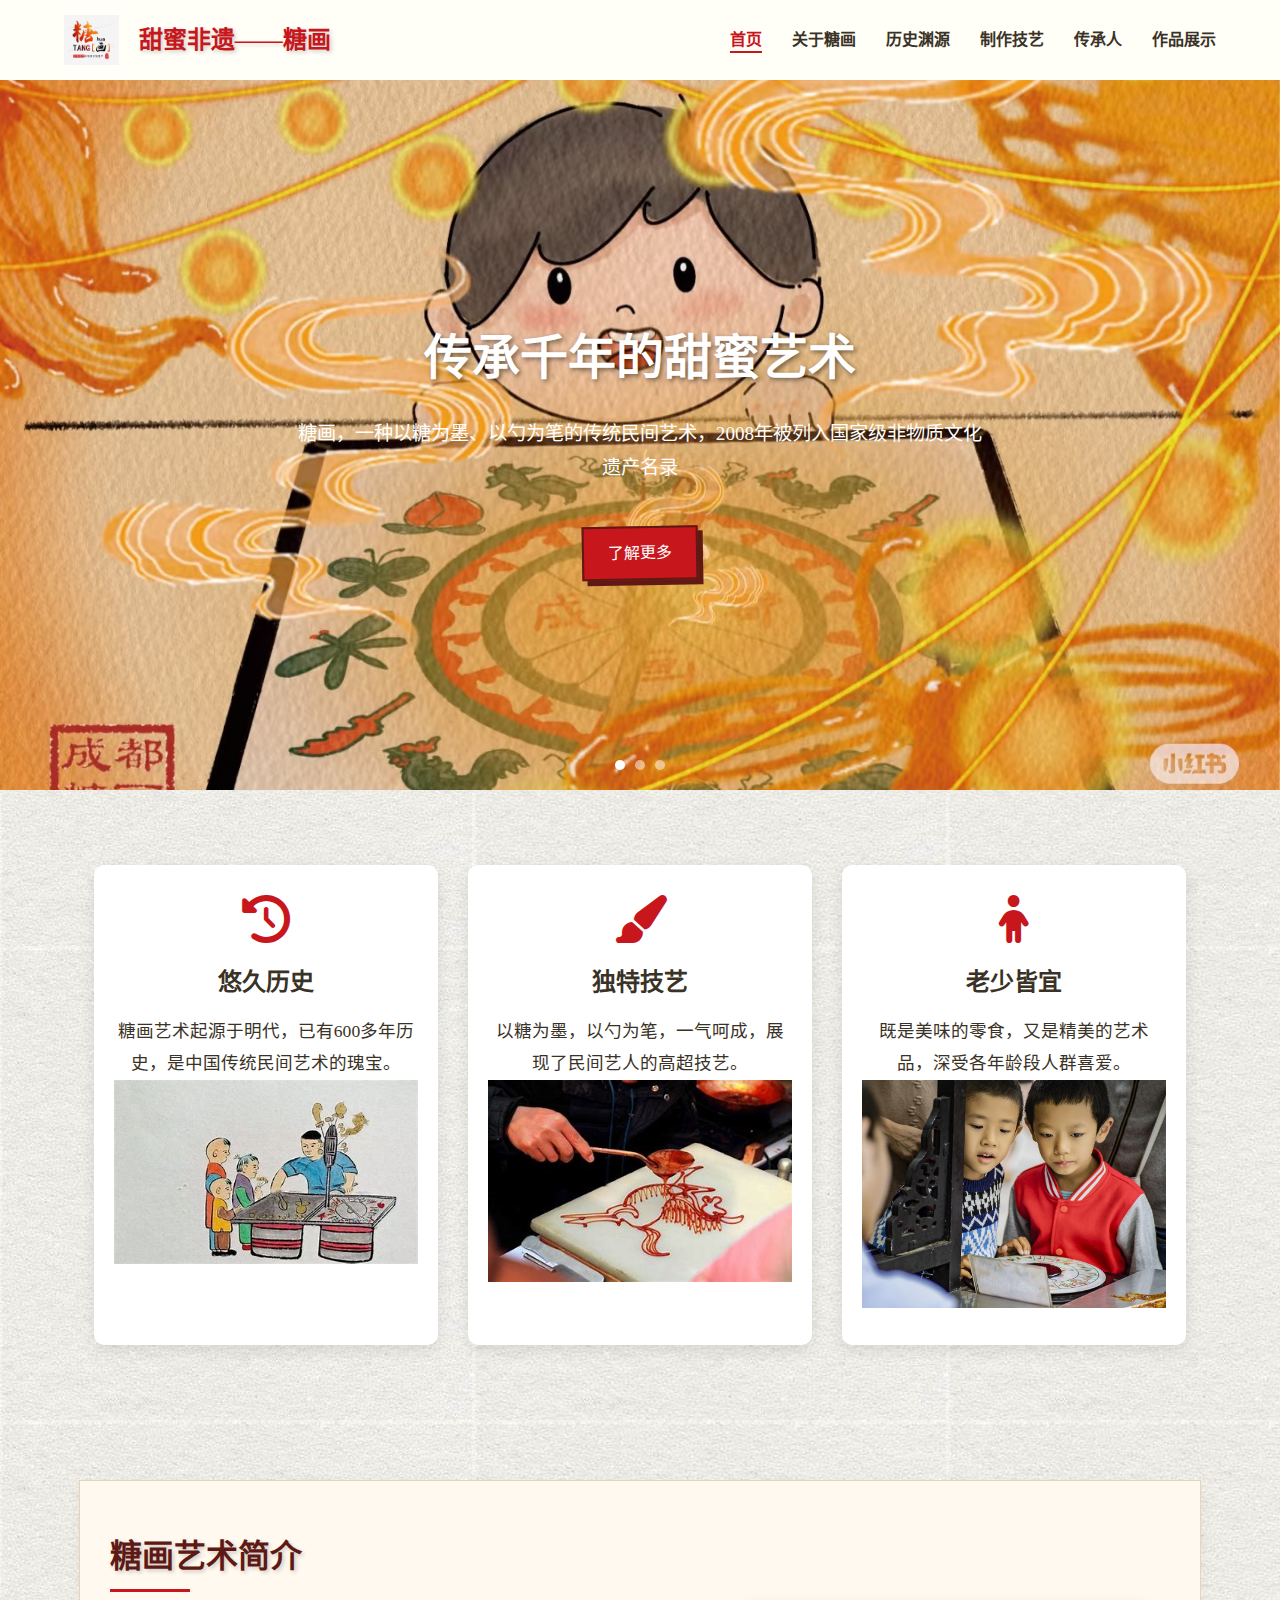
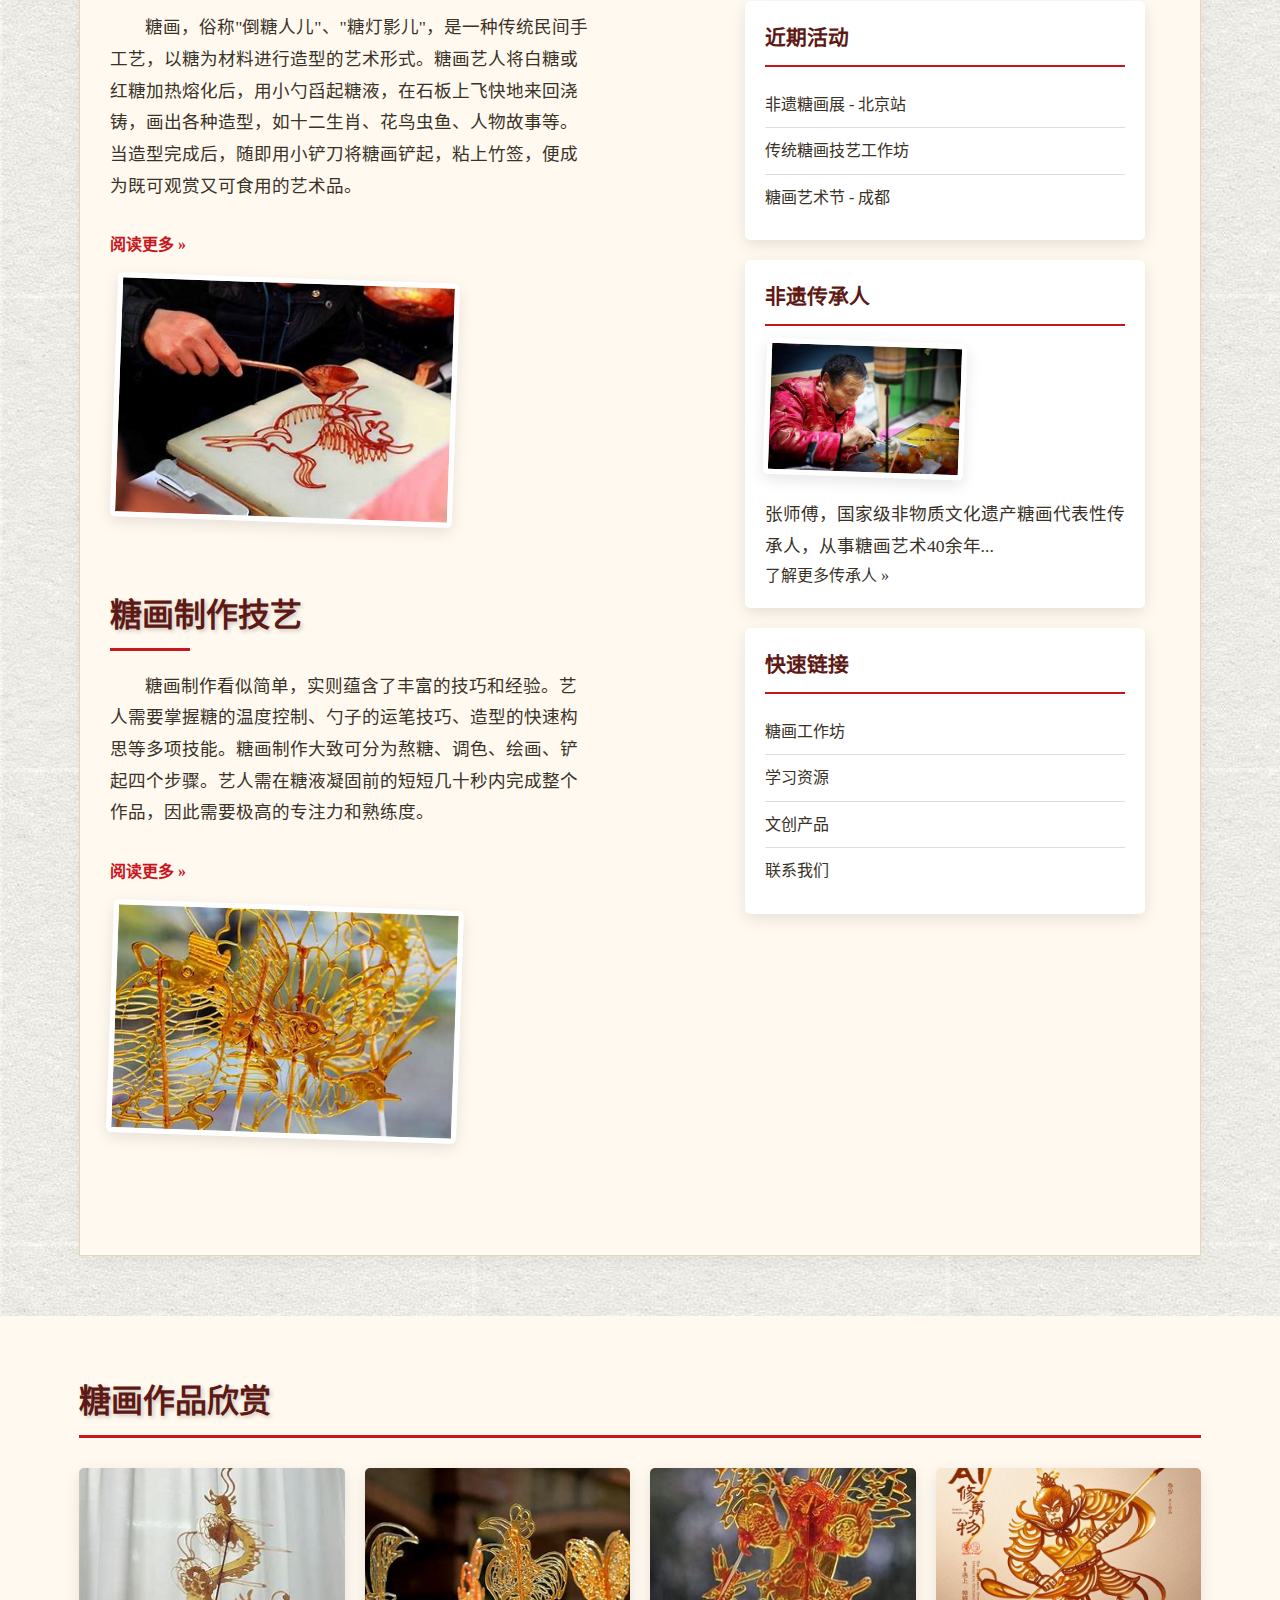
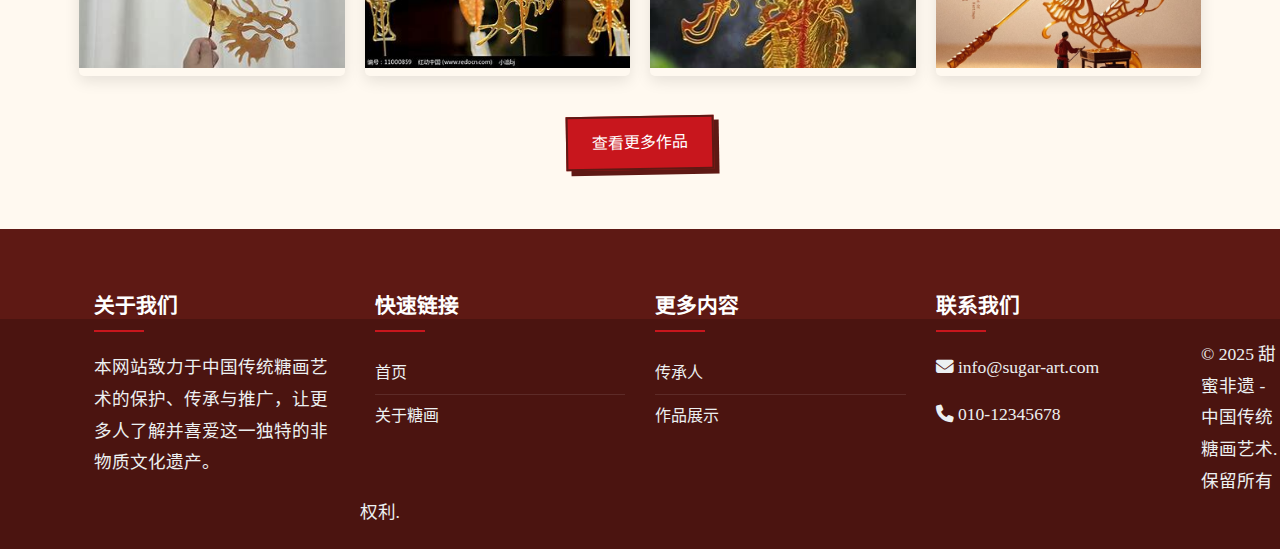
==== commit 9c1c0b34: "Update index.html" ====
--- a/index.html
+++ b/index.html
@@ -1,33 +1,34 @@
-<!DOCTYPE html>
-<html lang="zh-CN">
-<head>
-    <meta charset="UTF-8">
-    <meta name="viewport" content="width=device-width, initial-scale=1.0">
-    <title>甜蜜非遗 - 中国传统糖画艺术</title>
-    <link rel="stylesheet" href="styles main.css">
-    <link rel="stylesheet" href="styles responsive.css">
-</head>
-<body>
-    <header>
-        <div class="container">
-            <div class="logo">
-                <img src="images/logo.jpg" >
-                <h1>甜蜜非遗——糖画</h1>
-            </div>
-            <nav>
-                <ul>
-                    <li class="active"><a href="index.html">首页</a></li>
-                    <li><a href="about.html">关于糖画</a></li>
-                    <li><a href="history.html">历史渊源</a></li>
-                    <li><a href="techniques.html">制作技艺</a></li>
-                    <li><a href="artists.html">传承人</a></li>
-                    <li><a href="gallery.html">作品展示</a></li>
-                </ul>
-            </nav>
-            <div class="mobile-menu-btn">
-                <i class="fas fa-bars"></i>
-            </div>
-        </div>
+<!DOCTYPE html>
+<html lang="zh-CN">
+<head>
+    <meta charset="UTF-8">
+    <meta name="viewport" content="width=device-width, initial-scale=1.0">
+    <title>甜蜜非遗 - 中国传统糖画艺术</title>
+    <link rel="stylesheet" href="styles main.css">
+    <link rel="stylesheet" href="styles responsive.css">
+	<link rel="stylesheet" href="https://cdnjs.cloudflare.com/ajax/libs/font-awesome/6.4.2/css/all.min.css">
+</head>
+<body>
+    <header>
+        <div class="container">
+            <div class="logo">
+                <img src="images/logo.jpg" >
+                <h1>甜蜜非遗——糖画</h1>
+            </div>
+            <nav>
+                <ul>
+                    <li class="active"><a href="index.html">首页</a></li>
+                    <li><a href="about.html">关于糖画</a></li>
+                    <li><a href="history.html">历史渊源</a></li>
+                    <li><a href="techniques.html">制作技艺</a></li>
+                    <li><a href="artists.html">传承人</a></li>
+                    <li><a href="gallery.html">作品展示</a></li>
+                </ul>
+            </nav>
+            <div class="mobile-menu-btn">
+                <i class="fas fa-bars"></i>
+            </div>
+        </div>
     </header>
 	    <div class="mobile-menu">
 	        <ul>
@@ -40,7 +41,7 @@
 	        </ul>
 	    </div>
 	
-	    <section class="hero">
+	    <section class="hero">
         <div class="slider">
          <div class="slider-container">
                 
@@ -88,102 +89,102 @@
 					            </div>
 	            </div>
 	        </div>
-	    </section>
-    <section class="main-content">
+	    </section>
+    <section class="main-content">
         <div class="container">
-			<div class="art-content">
-            <div class="two-columns">
-                <!-- 左侧内容 -->
-                <div class="column content-left">
-                    <!-- 糖画艺术简介文章 -->
-                    <article>
-                        <h2>糖画艺术简介</h2>
-                        <div class="content-with-image">
-                            <div class="text-content">
-                                <p class="opening-paragraph">
-                                    糖画，俗称"倒糖人儿"、"糖灯影儿"，是一种传统民间手工艺，以糖为材料进行造型的艺术形式。糖画艺人将白糖或红糖加热熔化后，用小勺舀起糖液，在石板上飞快地来回浇铸，画出各种造型，如十二生肖、花鸟虫鱼、人物故事等。当造型完成后，随即用小铲刀将糖画铲起，粘上竹签，便成为既可观赏又可食用的艺术品。
-                                </p>
-                                <a href="about.html" class="read-more">阅读更多 &raquo;</a>
-                            </div>
-                            <div class="image-content">
-                                <img src="images/sugar-painting-1.jpg" class="floating-image">
-                            </div>
-                        </div>
-                    </article>
-                    <!-- 糖画制作技艺文章 -->
-                    <article>
-                        <h2>糖画制作技艺</h2>
-                        <div class="content-with-image">
-                            <div class="text-content">
-                                <p class="opening-paragraph">
-                                    糖画制作看似简单，实则蕴含了丰富的技巧和经验。艺人需要掌握糖的温度控制、勺子的运笔技巧、造型的快速构思等多项技能。糖画制作大致可分为熬糖、调色、绘画、铲起四个步骤。艺人需在糖液凝固前的短短几十秒内完成整个作品，因此需要极高的专注力和熟练度。
-                                </p>
-                                <a href="techniques.html" class="read-more">阅读更多 &raquo;</a>
-                            </div>
-                            <div class="image-content">
-                                <img src="images/technique-1.jpg" class="floating-image">
-                            </div>
-                        </div>
-                    </article>
-                </div>
-                <!-- 右侧侧边栏 -->
-                <div class="column sidebar">
-                    <!-- 近期活动侧边栏小部件 -->
-                    <div class="sidebar-widget">
-                        <h3>近期活动</h3>
-                        <ul>
-                            <li><a href="events.html">非遗糖画展 - 北京站</a></li>
-                            <li><a href="events.html">传统糖画技艺工作坊</a></li>
-                            <li><a href="events.html">糖画艺术节 - 成都</a></li>
-                        </ul>
-                    </div>
-                    <!-- 非遗传承人侧边栏小部件 -->
-                    <div class="sidebar-widget">
-                        <h3>非遗传承人</h3>
-                        <img src="images/artist-1.jpg" class="floating-image" width="200px">
-                        <p>张师傅，国家级非物质文化遗产糖画代表性传承人，从事糖画艺术40余年...</p>
-                        <a href="artists.html">了解更多传承人 &raquo;</a>
-                    </div>
-                    <!-- 快速链接侧边栏小部件 -->
-                    <div class="sidebar-widget">
-                        <h3>快速链接</h3>
-                        <ul>
-                            <li><a href="workshops.html">糖画工作坊</a></li>
-                            <li><a href="learning.html">学习资源</a></li>
-                            <li><a href="shop.html">文创产品</a></li>
-                            <li><a href="contact.html">联系我们</a></li>
-                        </ul>
-                    </div>
-                </div>
-            </div>
-        </div>
-    </section>
-
-    <!-- 画廊预览区域 -->
-    <section class="gallery-preview">
-        <div class="container">
-            <h2>糖画作品欣赏</h2>
-            <div class="gallery-grid">
-                <div class="gallery-item">
-                    <img src="images/gallery-1.jpg">
-                    <p>十二生肖 - 龙</p>
-                </div>
-                <div class="gallery-item">
-                    <img src="images/gallery-2.jpg">
-                    <p>花鸟系列 - 喜鹊登梅</p>
-                </div>
-                <div class="gallery-item">
-                    <img src="images/gallery-3.jpg">
-                    <p>历史人物 - 关公</p>
-                </div>
-                <div class="gallery-item">
-                    <img src="images/gallery-4.JPG">
-                    <p>神话人物 - 孙悟空</p>
-                </div>
-            </div>
-            <a href="gallery.html" class="btn">查看更多作品</a>
-        </div>
-    </section>
+			<div class="art-content">
+            <div class="two-columns">
+                <!-- 左侧内容 -->
+                <div class="column content-left">
+                    <!-- 糖画艺术简介文章 -->
+                    <article>
+                        <h2>糖画艺术简介</h2>
+                        <div class="content-with-image">
+                            <div class="text-content">
+                                <p class="opening-paragraph">
+                                    糖画，俗称"倒糖人儿"、"糖灯影儿"，是一种传统民间手工艺，以糖为材料进行造型的艺术形式。糖画艺人将白糖或红糖加热熔化后，用小勺舀起糖液，在石板上飞快地来回浇铸，画出各种造型，如十二生肖、花鸟虫鱼、人物故事等。当造型完成后，随即用小铲刀将糖画铲起，粘上竹签，便成为既可观赏又可食用的艺术品。
+                                </p>
+                                <a href="about.html" class="read-more">阅读更多 &raquo;</a>
+                            </div>
+                            <div class="image-content">
+                                <img src="images/sugar-painting-1.jpg" class="floating-image">
+                            </div>
+                        </div>
+                    </article>
+                    <!-- 糖画制作技艺文章 -->
+                    <article>
+                        <h2>糖画制作技艺</h2>
+                        <div class="content-with-image">
+                            <div class="text-content">
+                                <p class="opening-paragraph">
+                                    糖画制作看似简单，实则蕴含了丰富的技巧和经验。艺人需要掌握糖的温度控制、勺子的运笔技巧、造型的快速构思等多项技能。糖画制作大致可分为熬糖、调色、绘画、铲起四个步骤。艺人需在糖液凝固前的短短几十秒内完成整个作品，因此需要极高的专注力和熟练度。
+                                </p>
+                                <a href="techniques.html" class="read-more">阅读更多 &raquo;</a>
+                            </div>
+                            <div class="image-content">
+                                <img src="images/technique-1.jpg" class="floating-image">
+                            </div>
+                        </div>
+                    </article>
+                </div>
+                <!-- 右侧侧边栏 -->
+                <div class="column sidebar">
+                    <!-- 近期活动侧边栏小部件 -->
+                    <div class="sidebar-widget">
+                        <h3>近期活动</h3>
+                        <ul>
+                            <li><a href="events.html">非遗糖画展 - 北京站</a></li>
+                            <li><a href="events.html">传统糖画技艺工作坊</a></li>
+                            <li><a href="events.html">糖画艺术节 - 成都</a></li>
+                        </ul>
+                    </div>
+                    <!-- 非遗传承人侧边栏小部件 -->
+                    <div class="sidebar-widget">
+                        <h3>非遗传承人</h3>
+                        <img src="images/artist-1.jpg" class="floating-image" width="200px">
+                        <p>张师傅，国家级非物质文化遗产糖画代表性传承人，从事糖画艺术40余年...</p>
+                        <a href="artists.html">了解更多传承人 &raquo;</a>
+                    </div>
+                    <!-- 快速链接侧边栏小部件 -->
+                    <div class="sidebar-widget">
+                        <h3>快速链接</h3>
+                        <ul>
+                            <li><a href="workshops.html">糖画工作坊</a></li>
+                            <li><a href="learning.html">学习资源</a></li>
+                            <li><a href="shop.html">文创产品</a></li>
+                            <li><a href="contact.html">联系我们</a></li>
+                        </ul>
+                    </div>
+                </div>
+            </div>
+        </div>
+    </section>
+
+    <!-- 画廊预览区域 -->
+    <section class="gallery-preview">
+        <div class="container">
+            <h2>糖画作品欣赏</h2>
+            <div class="gallery-grid">
+                <div class="gallery-item">
+                    <img src="images/gallery-1.jpg">
+                    <p>十二生肖 - 龙</p>
+                </div>
+                <div class="gallery-item">
+                    <img src="images/gallery-2.jpg">
+                    <p>花鸟系列 - 喜鹊登梅</p>
+                </div>
+                <div class="gallery-item">
+                    <img src="images/gallery-3.jpg">
+                    <p>历史人物 - 关公</p>
+                </div>
+                <div class="gallery-item">
+                    <img src="images/gallery-4.JPG">
+                    <p>神话人物 - 孙悟空</p>
+                </div>
+            </div>
+            <a href="gallery.html" class="btn">查看更多作品</a>
+        </div>
+    </section>
    <footer>
        <div class="container">
            <div class="footer-column">
@@ -213,48 +214,48 @@
        <div class="copyright">
            <p>&copy; 2025 甜蜜非遗 - 中国传统糖画艺术. 保留所有权利.</p>
        </div>
-   </footer>
- <script>
-        // 轮播图 JavaScript 代码
-        const sliderContainer = document.querySelector('.slider-container');
-        const sliderItems = document.querySelectorAll('.slider-item');
-        const sliderNavButtons = document.querySelectorAll('.slider-nav button');
-        let currentIndex = 0;
-
-        function updateSlider() {
-            sliderContainer.style.transform = `translateX(-${currentIndex * 100}%)`;
-            sliderNavButtons.forEach((button, index) => {
-                if (index === currentIndex) {
-                    button.classList.add('active');
-                } else {
-                    button.classList.remove('active');
-                }
-            });
-        }
-
-        function nextSlide() {
-            currentIndex = (currentIndex + 1) % sliderItems.length;
-            updateSlider();
-        }
-
-        function prevSlide() {
-            currentIndex = (currentIndex - 1 + sliderItems.length) % sliderItems.length;
-            updateSlider();
-        }
-
-        // 自动轮播
-        let slideInterval = setInterval(nextSlide, 6000);
-
-        // 导航按钮点击事件
-        sliderNavButtons.forEach((button, index) => {
-            button.addEventListener('click', () => {
-                currentIndex = index;
+   </footer>
+ <script>
+        // 轮播图 JavaScript 代码
+        const sliderContainer = document.querySelector('.slider-container');
+        const sliderItems = document.querySelectorAll('.slider-item');
+        const sliderNavButtons = document.querySelectorAll('.slider-nav button');
+        let currentIndex = 0;
+
+        function updateSlider() {
+            sliderContainer.style.transform = `translateX(-${currentIndex * 100}%)`;
+            sliderNavButtons.forEach((button, index) => {
+                if (index === currentIndex) {
+                    button.classList.add('active');
+                } else {
+                    button.classList.remove('active');
+                }
+            });
+        }
+
+        function nextSlide() {
+            currentIndex = (currentIndex + 1) % sliderItems.length;
+            updateSlider();
+        }
+
+        function prevSlide() {
+            currentIndex = (currentIndex - 1 + sliderItems.length) % sliderItems.length;
+            updateSlider();
+        }
+
+        // 自动轮播
+        let slideInterval = setInterval(nextSlide, 6000);
+
+        // 导航按钮点击事件
+        sliderNavButtons.forEach((button, index) => {
+            button.addEventListener('click', () => {
+                currentIndex = index;
                 updateSlider();
 				slideInterval=
-				setInterval(nextSlide,6000);
-            });
-        });
+				setInterval(nextSlide,6000);
+            });
+        });
     </script>
-      <script src="js main.js"></script>
-</body>
-</html>+      <script src="js main.js"></script>
+</body>
+</html>
